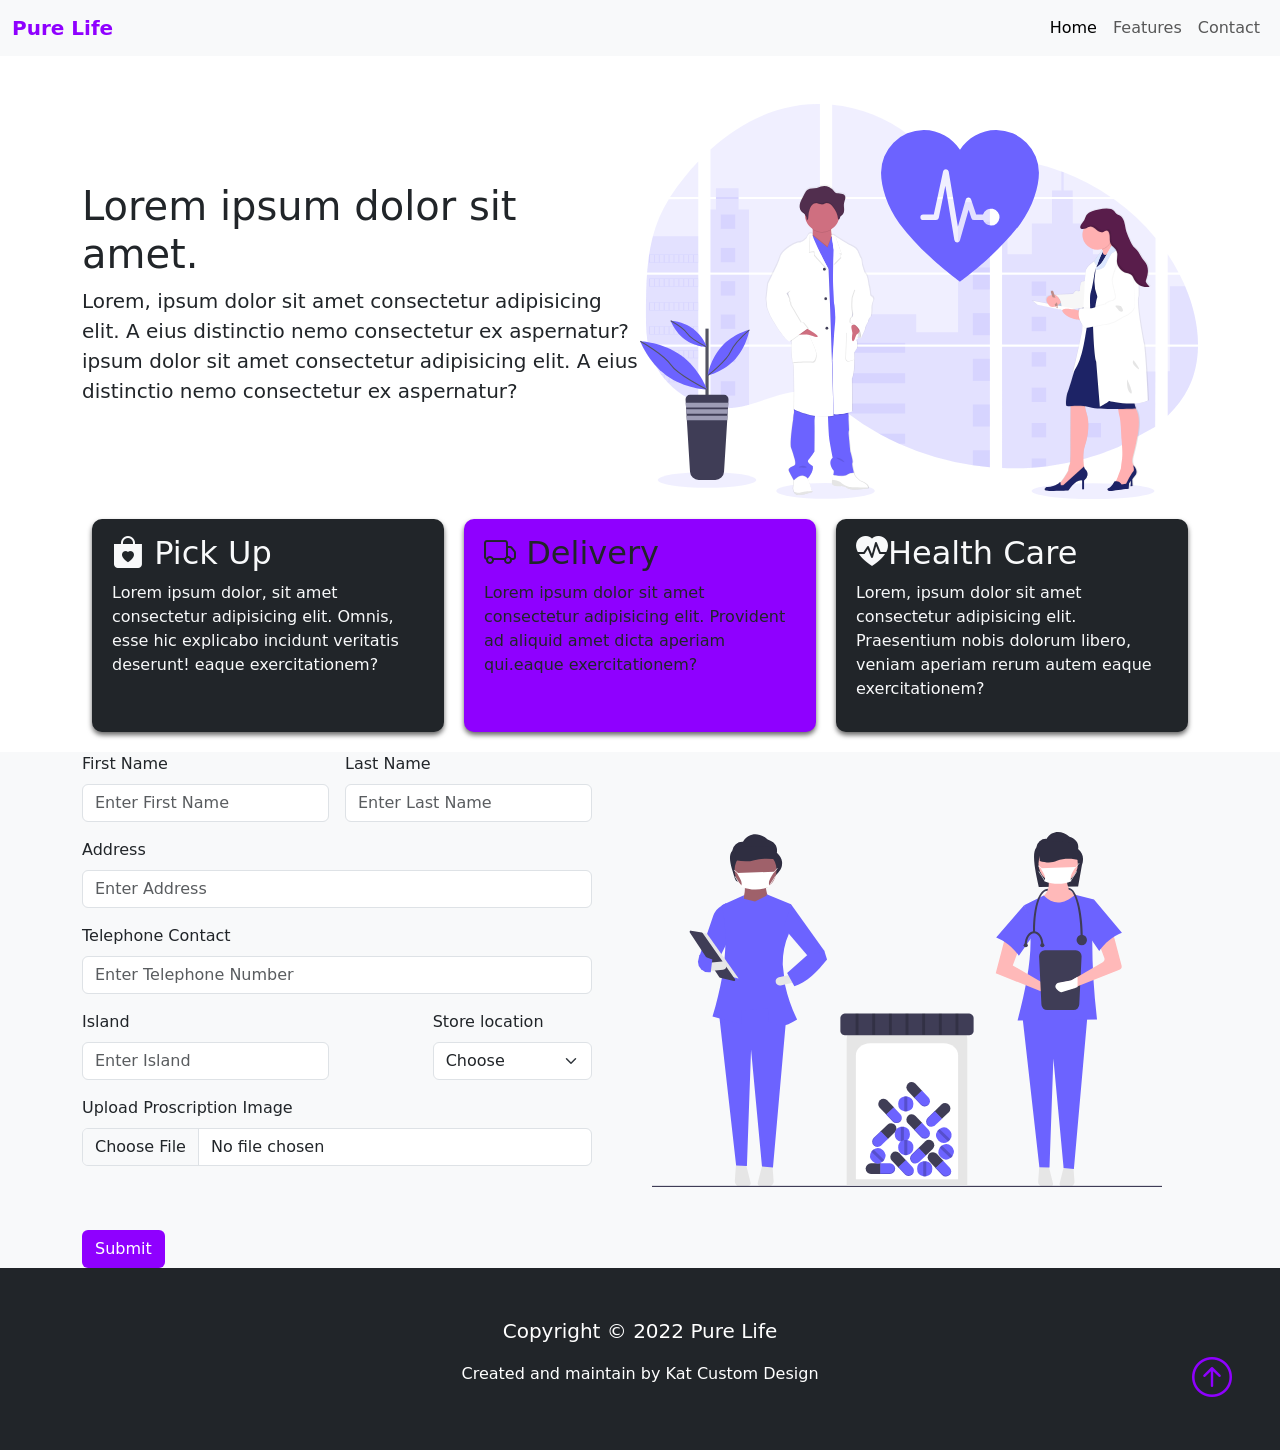
==== index.html @ 7388ce36 "fix file input" ====
<!DOCTYPE html>
<html lang="en">
<head>
    <meta charset="UTF-8">
    <meta http-equiv="X-UA-Compatible" content="IE=edge">
    <meta name="viewport" content="width=device-width, initial-scale=1.0">
    <link href="https://cdn.jsdelivr.net/npm/bootstrap@5.1.3/dist/css/bootstrap.min.css" rel="stylesheet" integrity="sha384-1BmE4kWBq78iYhFldvKuhfTAU6auU8tT94WrHftjDbrCEXSU1oBoqyl2QvZ6jIW3" crossorigin="anonymous">
    <link rel="stylesheet" href="https://cdn.jsdelivr.net/npm/bootstrap-icons@1.8.1/font/bootstrap-icons.css">
    <link rel="stylesheet" type="text/css" href=" css/style.css">
    <title>Pharmacy</title>
</head>
<body>
    <nav class="navbar navbar-expand-lg navbar-light bg-light">
        <div class="container-fluid">
          <a class="navbar-brand fw-bold" style=color:#8F00FF href="#">Pure Life</a>
          <button class="navbar-toggler" type="button" data-bs-toggle="collapse" data-bs-target="#navbarNavDropdown" aria-controls="navbarNavDropdown" aria-expanded="false" aria-label="Toggle navigation">
            <span class="navbar-toggler-icon"></span>
          </button>
          <div class="collapse navbar-collapse" id="navbarNavDropdown">
            <ul class="navbar-nav d-flex ms-auto">
              <li class="nav-item">
                <a class="nav-link active" aria-current="page" href="#">Home</a>
              </li>
              <li class="nav-item">
                <a class="nav-link" href="#features">Features</a>
              </li>
              <li class="nav-item">
                <a class="nav-link" href="#contact">Contact</a>
            </li>
            </ul>
          </div>
        </div>
      </nav>
      <section class="text-darks p-4 p-lg-0 pt-lg-5 text-center text-sm-start">
          <div class="container">
              <div class="d-sm-flex justify-content-between align-items-center">
                  <div>
                      <h1>Lorem ipsum dolor sit amet.</h1>
                      <p class="lead">Lorem, ipsum dolor sit amet consectetur adipisicing elit. 
                          A eius distinctio nemo consectetur ex aspernatur?
                          ipsum dolor sit amet consectetur adipisicing elit. 
                          A eius distinctio nemo consectetur ex aspernatur?
                     </p>
                  </div>
                  <img class='img-fluid w-50 d-none d-sm-block' src="img/showcase.svg" alt=" doctors doing research">
              </div>
          </div>
      </section>
      <section class="boxes" id="features">
      <div class="container">
        <div class="box bg-dark text-light">
          <h2><i class="bi bi-bag-heart-fill"></i> Pick Up </h2>
          <p>
              Lorem ipsum dolor, sit amet consectetur adipisicing elit.
             Omnis, esse hic explicabo incidunt veritatis deserunt!
             eaque exercitationem?
         </p>
         </p>
        </div>
        <div class="box" style="background-color:#8F00FF;">
          <h2><i class="bi bi-truck"></i> Delivery</h2>
          <p>
              Lorem ipsum dolor sit amet consectetur adipisicing elit.
              Provident ad aliquid amet dicta aperiam qui.eaque exercitationem?
            </p>
        </p>
        </div>
        <div class="box bg-dark text-light">
          <h2><i class="bi bi-heart-pulse-fill"></i>Health Care</h2>
          <p>
              Lorem, ipsum dolor sit amet consectetur adipisicing elit. 
              Praesentium nobis dolorum libero, veniam aperiam rerum autem 
              eaque exercitationem?
         </p>
        </div>
      </div>
    </section>
    <section class="bg-light" id="contact">
        <div class="container">
            <div class=" row justify-content-between align-items-center">
                <div class='col-md'>
                    <form name="medication form" action="POST" data-netlify="true" class="row g-3">
                            <div class="col-md-6">
                                <label for="inputfullName" class="form-label">First Name</label>
                                <input type="text`" class="form-control" placeholder='Enter First Name' required>
                            </div>
                            <div class="col-md-6">
                                <label for="inputlastName" class="form-label">Last Name</label>
                                <input type="text" class="form-control" placeholder='Enter Last Name' required>
                            </div>
                            <div class="col-12">
                                <label for="inputAddress" class="form-label">Address</label>
                                <input type="text" class="form-control" placeholder="Enter Address">
                            </div>
                            <div class="col-12">
                                <label for="inputAddress2" class="form-label">Telephone Contact</label>
                                <input type="text" class="form-control" placeholder="Enter Telephone Number">
                            </div>
                            <div class="col-md-6">
                                <label for="inputCity" class="form-label">Island</label>
                                <input type="text" class="form-control" placeholder='Enter Island' required>
                            </div>
                            <div class="col-md-4 ms-auto">
                                <label for="inputState" class="form-label">Store location</label>
                                <select id="inputState" class="form-select">
                                <option selected disabled>Choose</option>
                                <option >Plamdale</option>
                                <option>Solider Road</option>
                                <option>Harbour Bay</option>
                                <option>Carmichael</option>
                                </select>
                            </div>
                            <div class="mb-3">
                                <label for="formFile" class="form-label">Upload Proscription Image</label>
                                <input class="form-control" type="file" id="formFile">
                              </div>
                            <div class="mb-3">
                                <div data-netlify-recaptcha="true"></div>
                            </div>
                            <div class="col-12">
                                <button type="submit" class="btn" style="background-color:#8F00FF; color: white;">Submit</button>
                            </div>
                    </form>
                </div>
                <div class="col-md p-5">
                    <img class='img-fluid' src="img/form.svg" alt=" Pharmacy with pills">
                </div>
            </div>

    </section>
    <footer class="p-5 bg-dark text-white text-center position-relative">
        <div class="container">
            <p class="lead">Copyright &copy; 2022 Pure Life</p>
            <p>Created and maintain by Kat Custom Design</p>
            <a href="#" class="position-absolute bottom-0 end-0 p-5 mt-2">
                <i class="bi bi-arrow-up-circle h1" style="color: #8F00FF;"></i>
            </a>
        </div>
    </footer>

    <script src="https://cdn.jsdelivr.net/npm/bootstrap@5.1.3/dist/js/bootstrap.bundle.min.js" integrity="sha384-ka7Sk0Gln4gmtz2MlQnikT1wXgYsOg+OMhuP+IlRH9sENBO0LRn5q+8nbTov4+1p" crossorigin="anonymous"></script>
</body>
</html>
---- css/style.css ----
.box {
    flex: 1;
    border-radius: 10px;
    margin: 20px 10px;
    box-shadow: 0 3px 5px rgba(0, 0, 0, 0.6);
    padding: 15px 20px;
  }
  
  .boxes .container {
    display: flex;
    justify-content: space-between;
  }
  

  .box i {
    margin-right: 20px
    px;
  }

@media (max-width: 768px) {
    .header .container {
        flex-direction: column;
        padding-top: 20px;
        text-align: center;
      }
    
    .boxes .container {
      display: block;
      text-align: center;
    }
  }
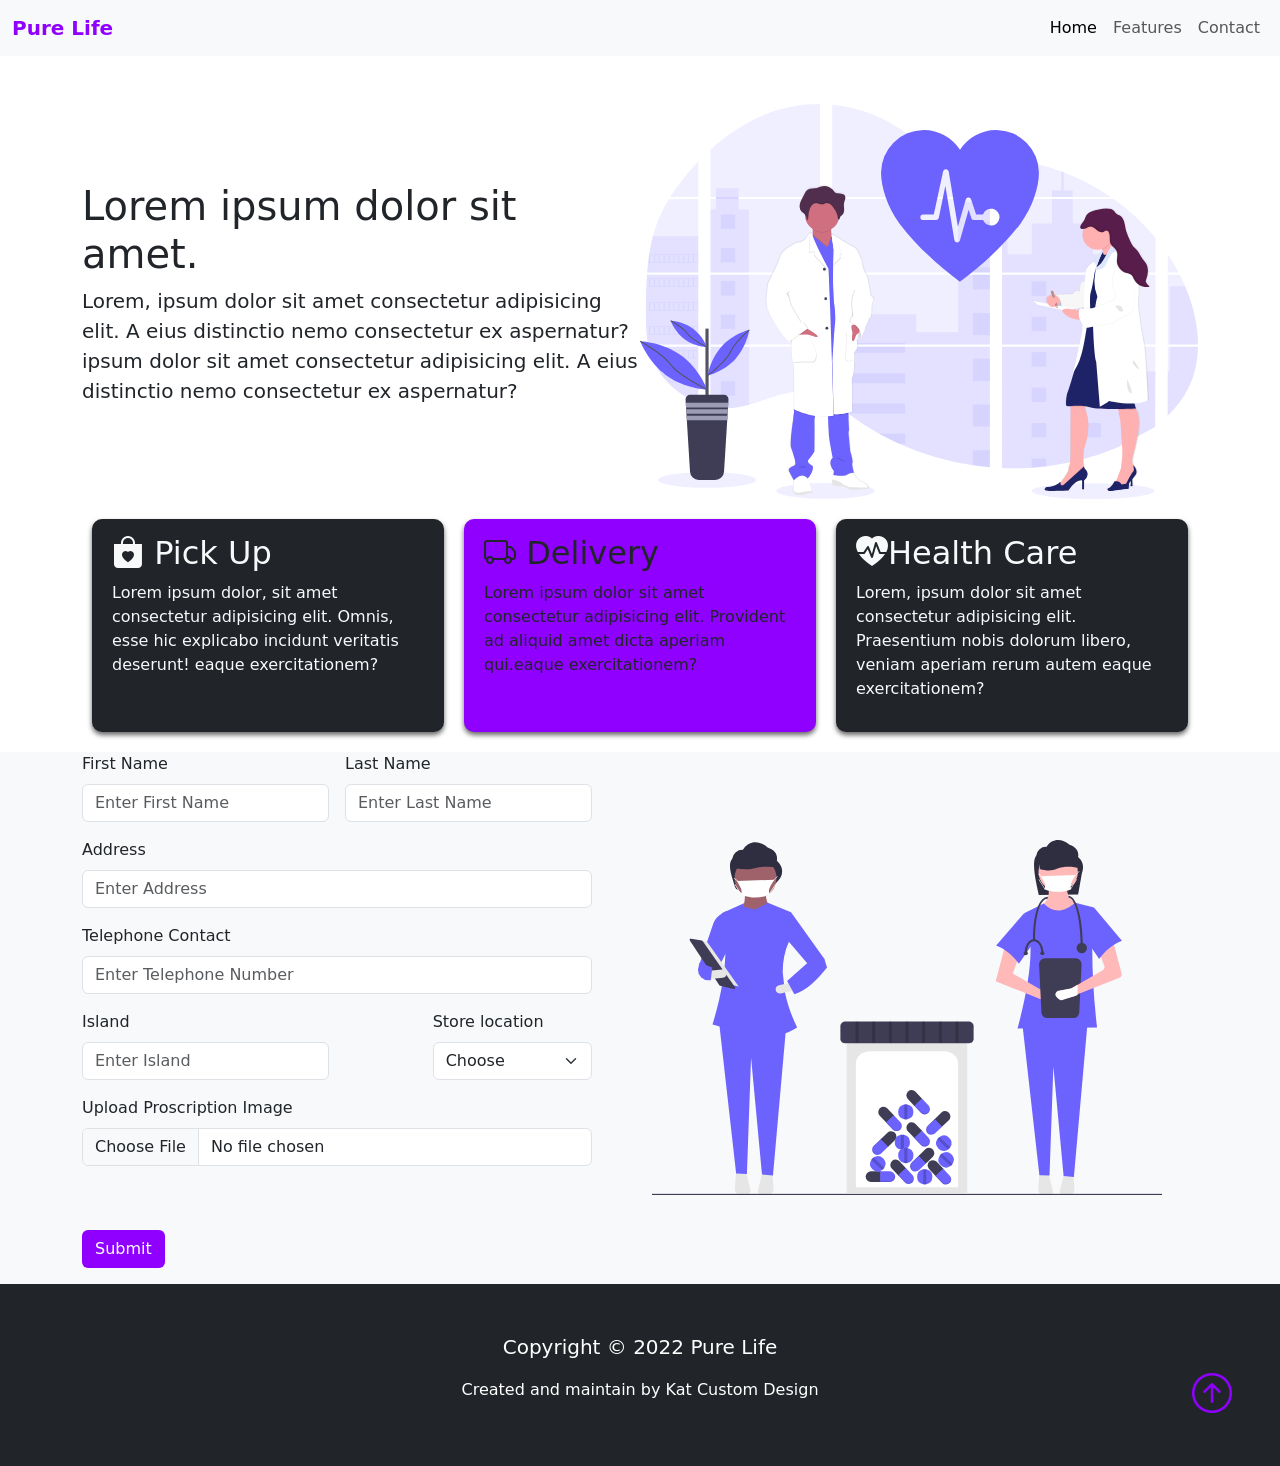
==== commit 02948d31: "fixed button and title" ====
--- a/index.html
+++ b/index.html
@@ -7,7 +7,7 @@
     <link href="https://cdn.jsdelivr.net/npm/bootstrap@5.1.3/dist/css/bootstrap.min.css" rel="stylesheet" integrity="sha384-1BmE4kWBq78iYhFldvKuhfTAU6auU8tT94WrHftjDbrCEXSU1oBoqyl2QvZ6jIW3" crossorigin="anonymous">
     <link rel="stylesheet" href="https://cdn.jsdelivr.net/npm/bootstrap-icons@1.8.1/font/bootstrap-icons.css">
     <link rel="stylesheet" type="text/css" href=" css/style.css">
-    <title>Pharmacy</title>
+    <title> Pure Life </title>
 </head>
 <body>
     <nav class="navbar navbar-expand-lg navbar-light bg-light">
@@ -117,7 +117,7 @@
                             <div class="mb-3">
                                 <div data-netlify-recaptcha="true"></div>
                             </div>
-                            <div class="col-12">
+                            <div class="col-12 mb-3">
                                 <button type="submit" class="btn" style="background-color:#8F00FF; color: white;">Submit</button>
                             </div>
                     </form>
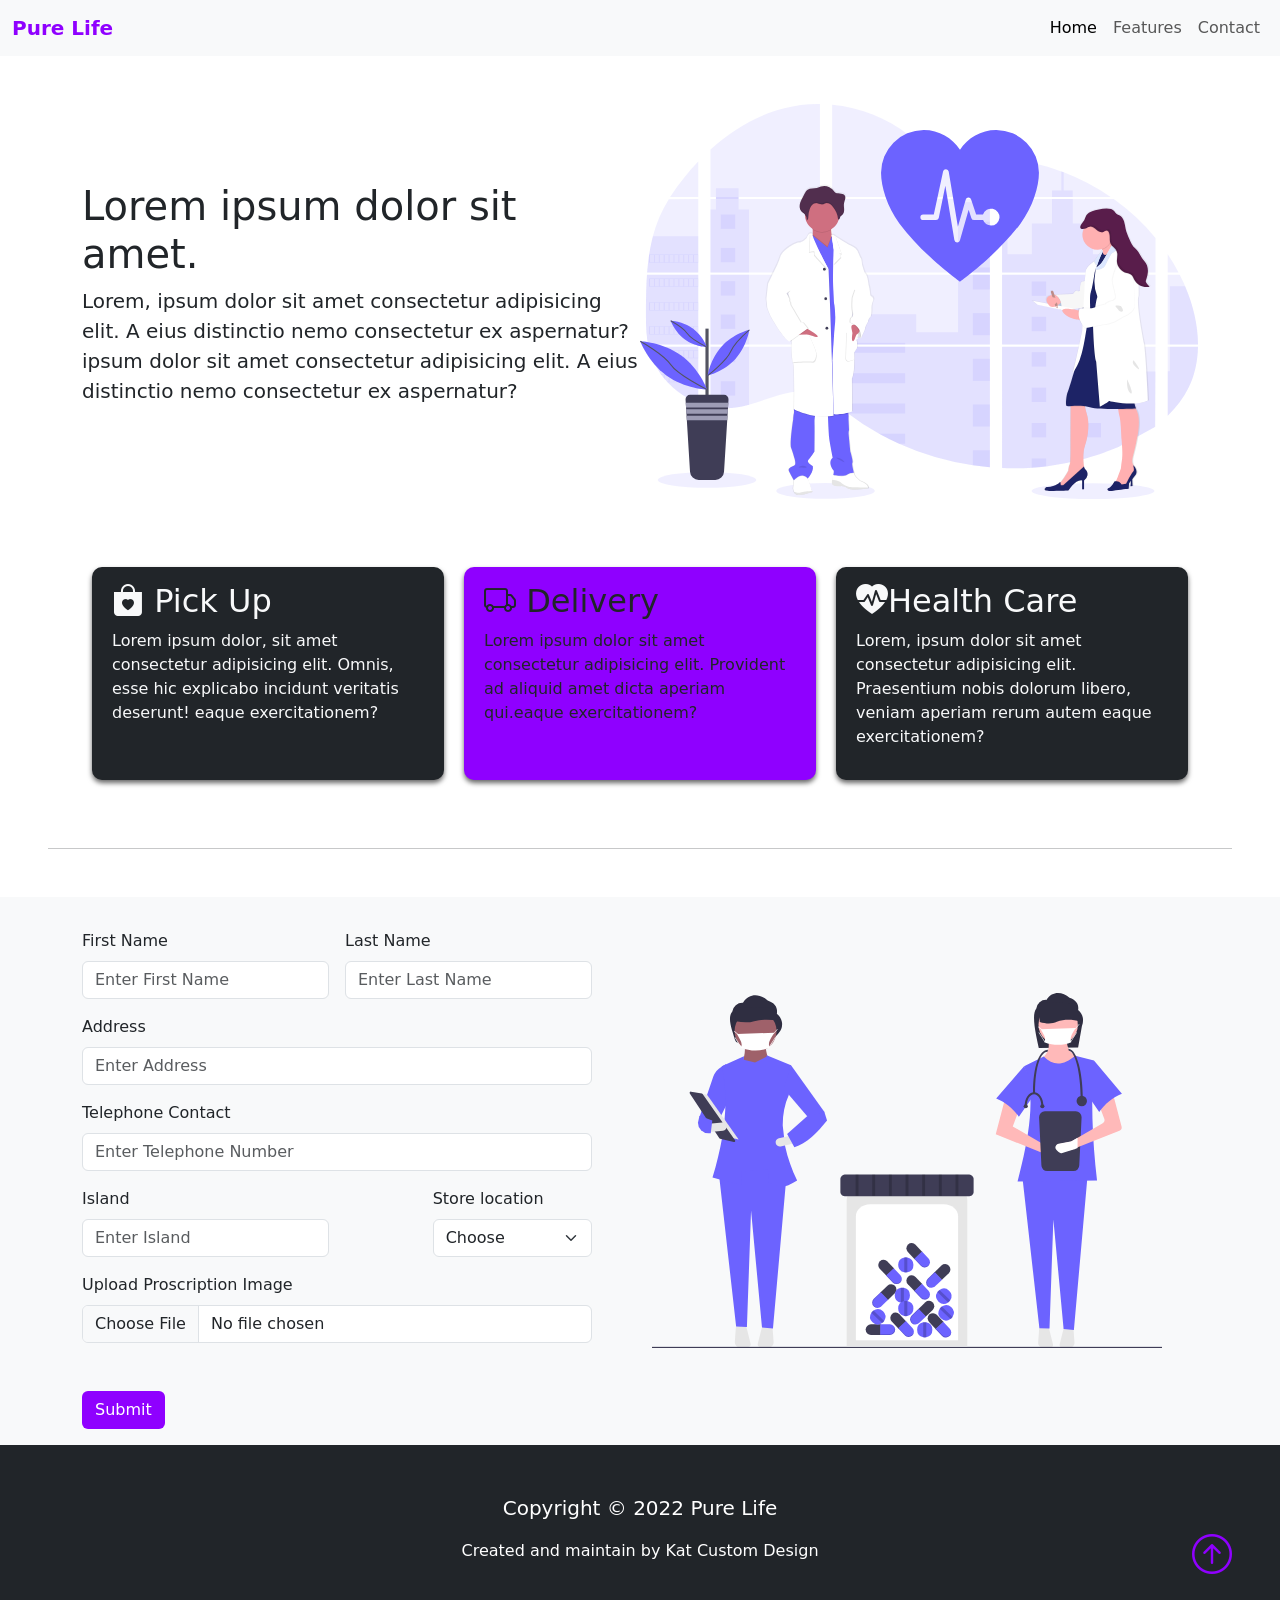
==== commit 5bd7a64b: "fixed layout" ====
--- a/index.html
+++ b/index.html
@@ -31,7 +31,7 @@
           </div>
         </div>
       </nav>
-      <section class="text-darks p-4 p-lg-0 pt-lg-5 text-center text-sm-start">
+      <section class="text-darks p-4 p-lg-0 pt-lg-5 text-center text-sm-start mb-5">
           <div class="container">
               <div class="d-sm-flex justify-content-between align-items-center">
                   <div>
@@ -75,34 +75,35 @@
         </div>
       </div>
     </section>
+    <hr class="m-5">
     <section class="bg-light" id="contact">
         <div class="container">
             <div class=" row justify-content-between align-items-center">
                 <div class='col-md'>
-                    <form name="medication form" action="POST" data-netlify="true" class="row g-3">
+                    <form name="medication form" action="POST" data-netlify="true" class="row g-3 mt-3">
                             <div class="col-md-6">
                                 <label for="inputfullName" class="form-label">First Name</label>
-                                <input type="text`" class="form-control" placeholder='Enter First Name' required>
+                                <input type="text`" class="form-control" placeholder='Enter First Name' name="First-name" required>
                             </div>
                             <div class="col-md-6">
                                 <label for="inputlastName" class="form-label">Last Name</label>
-                                <input type="text" class="form-control" placeholder='Enter Last Name' required>
+                                <input type="text" class="form-control" placeholder='Enter Last Name' name="Last-name" required>
                             </div>
                             <div class="col-12">
                                 <label for="inputAddress" class="form-label">Address</label>
-                                <input type="text" class="form-control" placeholder="Enter Address">
+                                <input type="text" class="form-control" placeholder="Enter Address" name="Address" required>
                             </div>
                             <div class="col-12">
                                 <label for="inputAddress2" class="form-label">Telephone Contact</label>
-                                <input type="text" class="form-control" placeholder="Enter Telephone Number">
+                                <input type="text" class="form-control" placeholder="Enter Telephone Number" name="Contact" required>
                             </div>
                             <div class="col-md-6">
                                 <label for="inputCity" class="form-label">Island</label>
-                                <input type="text" class="form-control" placeholder='Enter Island' required>
+                                <input type="text" class="form-control" placeholder='Enter Island' name="Island" required>
                             </div>
                             <div class="col-md-4 ms-auto">
                                 <label for="inputState" class="form-label">Store location</label>
-                                <select id="inputState" class="form-select">
+                                <select id="inputState" class="form-select" name="Store-location" required>
                                 <option selected disabled>Choose</option>
                                 <option >Plamdale</option>
                                 <option>Solider Road</option>
@@ -112,9 +113,9 @@
                             </div>
                             <div class="mb-3">
                                 <label for="formFile" class="form-label">Upload Proscription Image</label>
-                                <input class="form-control" type="file" id="formFile">
+                                <input class="form-control" type="file" name="Proscription-file" required>
                               </div>
-                            <div class="mb-3">
+                            <div>
                                 <div data-netlify-recaptcha="true"></div>
                             </div>
                             <div class="col-12 mb-3">
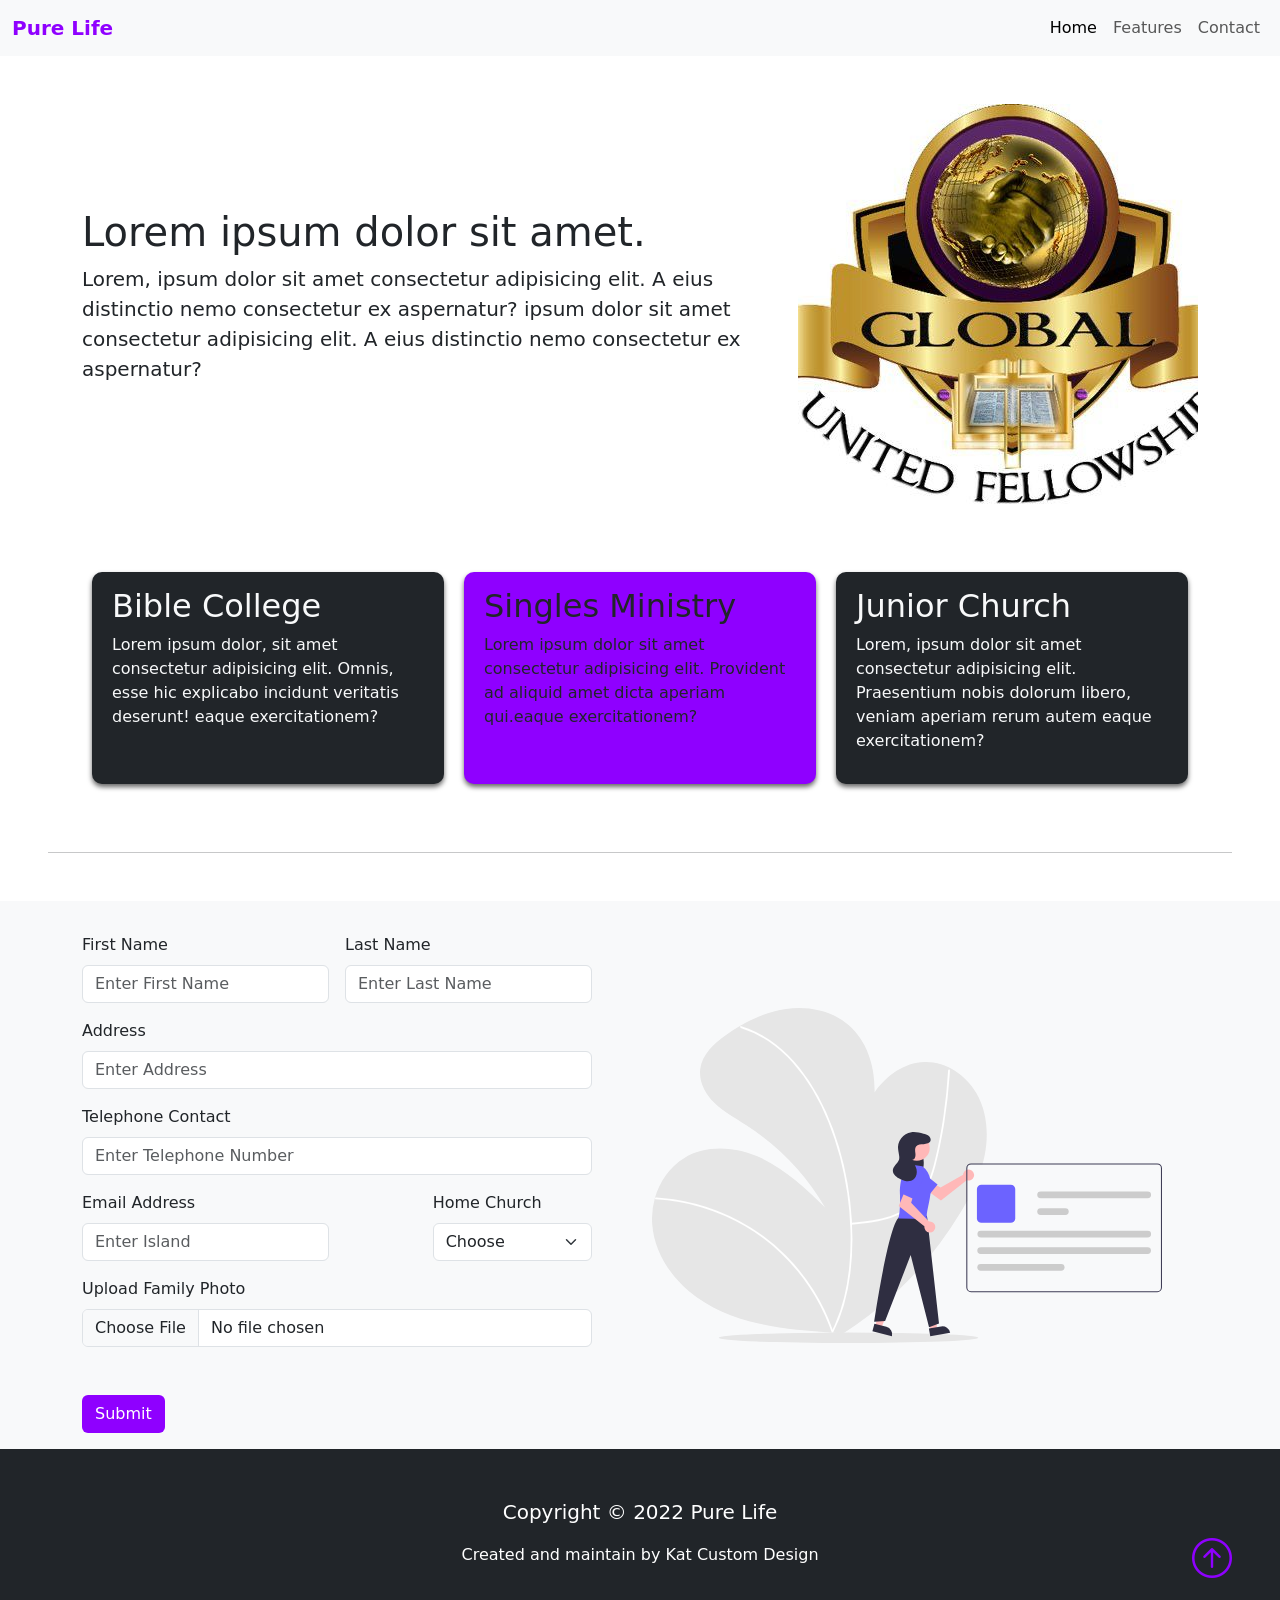
==== commit 79fb1684: "church website demo" ====
--- a/index.html
+++ b/index.html
@@ -42,14 +42,15 @@
                           A eius distinctio nemo consectetur ex aspernatur?
                      </p>
                   </div>
-                  <img class='img-fluid w-50 d-none d-sm-block' src="img/showcase.svg" alt=" doctors doing research">
+                  <img class='img-fluid w-50 d-none d-sm-block' src="img/church-logo.jpeg" alt=" doctors doing research">
               </div>
           </div>
       </section>
       <section class="boxes" id="features">
       <div class="container">
         <div class="box bg-dark text-light">
-          <h2><i class="bi bi-bag-heart-fill"></i> Pick Up </h2>
+          <!-- <h2><i class="bi bi-bag-heart-fill"></i> Bible College </h2> -->
+          <h2> Bible College </h2>
           <p>
               Lorem ipsum dolor, sit amet consectetur adipisicing elit.
              Omnis, esse hic explicabo incidunt veritatis deserunt!
@@ -58,7 +59,8 @@
          </p>
         </div>
         <div class="box" style="background-color:#8F00FF;">
-          <h2><i class="bi bi-truck"></i> Delivery</h2>
+          <!-- <h2><i class="bi bi-truck"></i> Singles Ministry</h2> -->
+          <h2> Singles Ministry</h2>
           <p>
               Lorem ipsum dolor sit amet consectetur adipisicing elit.
               Provident ad aliquid amet dicta aperiam qui.eaque exercitationem?
@@ -66,7 +68,8 @@
         </p>
         </div>
         <div class="box bg-dark text-light">
-          <h2><i class="bi bi-heart-pulse-fill"></i>Health Care</h2>
+          <!-- <h2><i class="bi bi-heart-pulse-fill"></i>Junior Church</h2> -->
+          <h2>Junior Church</h2>
           <p>
               Lorem, ipsum dolor sit amet consectetur adipisicing elit. 
               Praesentium nobis dolorum libero, veniam aperiam rerum autem 
@@ -98,21 +101,21 @@
                                 <input type="text" class="form-control" placeholder="Enter Telephone Number" name="Contact" required>
                             </div>
                             <div class="col-md-6">
-                                <label for="inputCity" class="form-label">Island</label>
-                                <input type="text" class="form-control" placeholder='Enter Island' name="Island" required>
+                                <label for="inputCity" class="form-label">Email Address</label>
+                                <input type="text" class="form-control" placeholder='Enter Island' name="email" required>
                             </div>
                             <div class="col-md-4 ms-auto">
-                                <label for="inputState" class="form-label">Store location</label>
+                                <label for="inputState" class="form-label">Home Church</label>
                                 <select id="inputState" class="form-select" name="Store-location" required>
                                 <option selected disabled>Choose</option>
-                                <option >Plamdale</option>
-                                <option>Solider Road</option>
-                                <option>Harbour Bay</option>
-                                <option>Carmichael</option>
+                                <option >Pure Life  Ministries</option>
+                                <option >Other Church Name Here</option>
+                                <option >Other Church Name Here</option>
+                                <option >Other Church Name Here</option>
                                 </select>
                             </div>
                             <div class="mb-3">
-                                <label for="formFile" class="form-label">Upload Proscription Image</label>
+                                <label for="formFile" class="form-label">Upload Family Photo</label>
                                 <input class="form-control" type="file" name="Proscription-file" required>
                               </div>
                             <div>
@@ -124,7 +127,7 @@
                     </form>
                 </div>
                 <div class="col-md p-5">
-                    <img class='img-fluid' src="img/form.svg" alt=" Pharmacy with pills">
+                    <img class='img-fluid' src="img/notification.svg" alt=" Pharmacy with pills">
                 </div>
             </div>
 
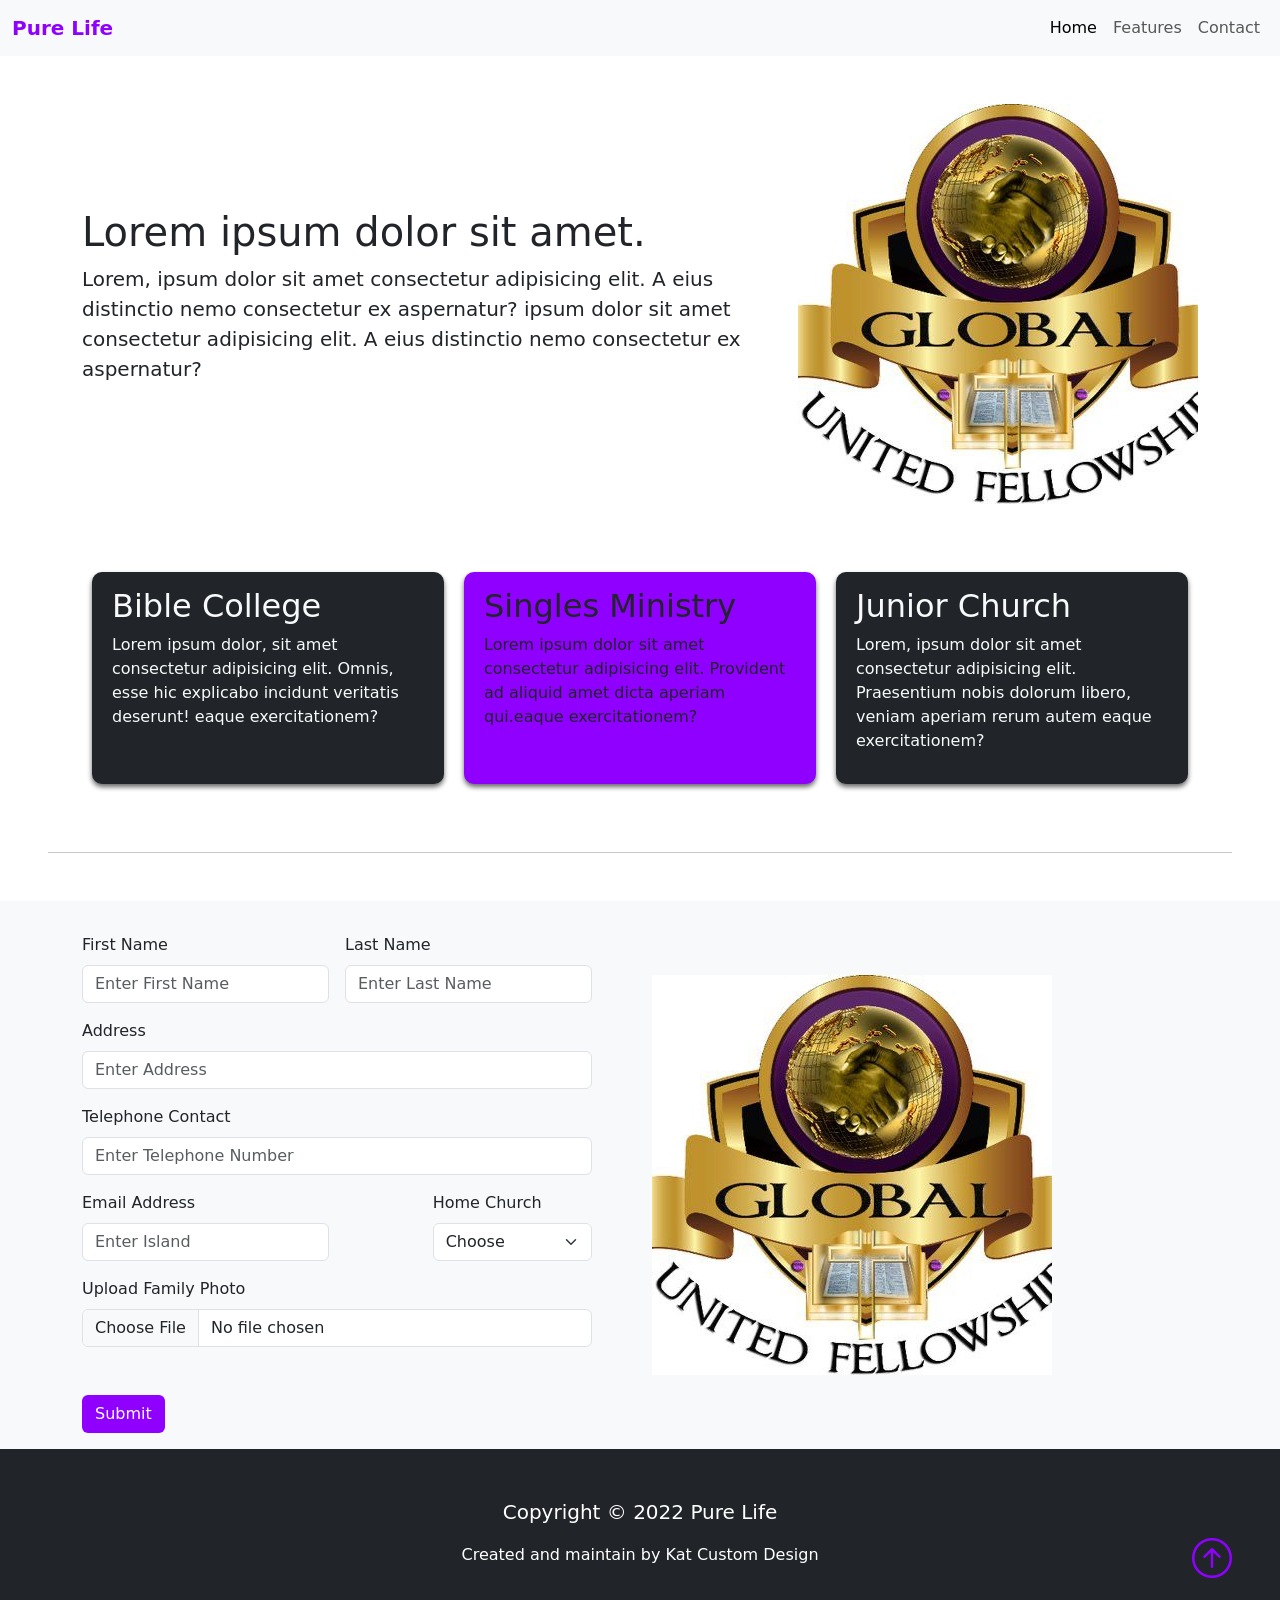
==== commit 0316e703: "added church logo" ====
--- a/index.html
+++ b/index.html
@@ -127,7 +127,7 @@
                     </form>
                 </div>
                 <div class="col-md p-5">
-                    <img class='img-fluid' src="img/notification.svg" alt=" Pharmacy with pills">
+                    <img class='img-fluid' src="img/church-logo.jpeg" alt=" Pharmacy with pills">
                 </div>
             </div>
 
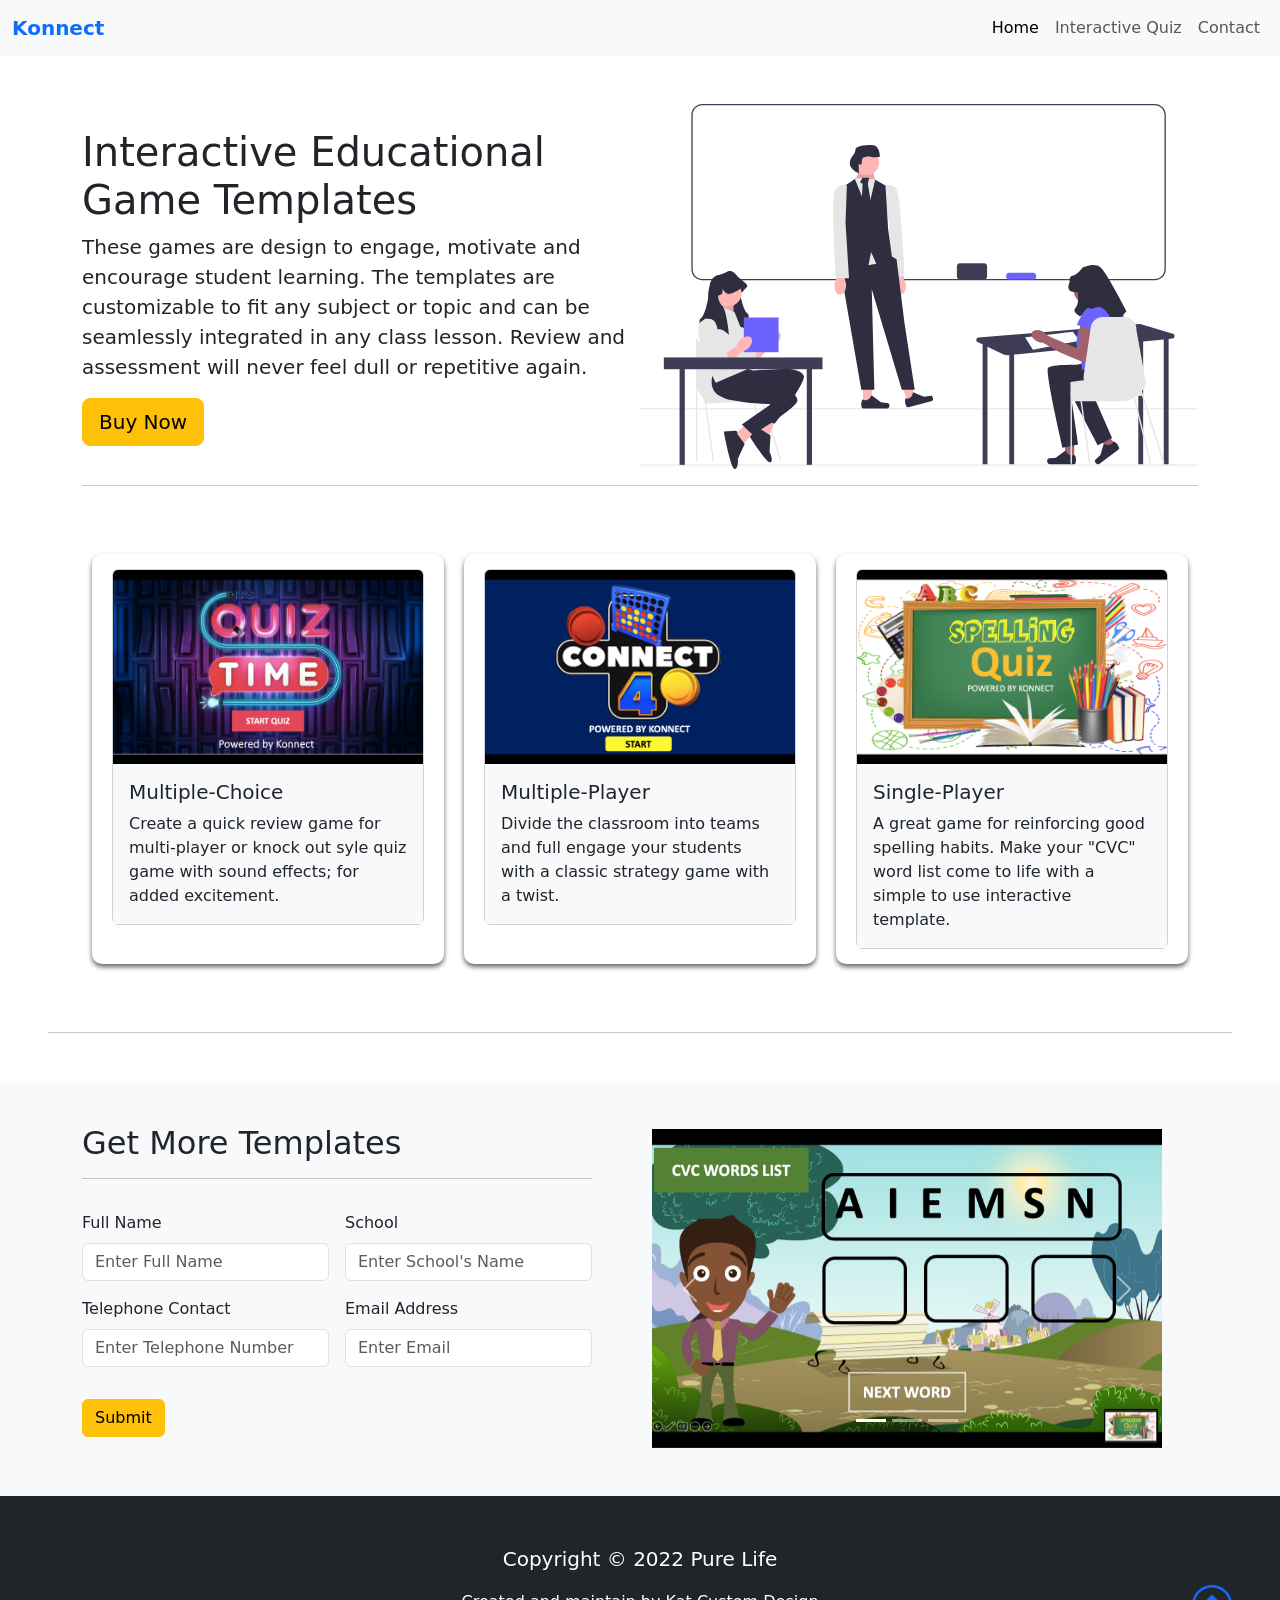
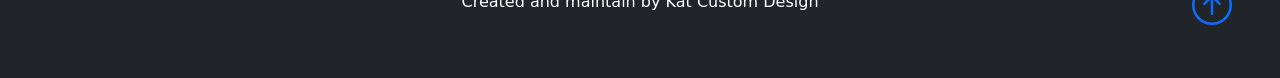
==== commit dce7a722: "konnect landing page" ====
--- a/index.html
+++ b/index.html
@@ -7,22 +7,23 @@
     <link href="https://cdn.jsdelivr.net/npm/bootstrap@5.1.3/dist/css/bootstrap.min.css" rel="stylesheet" integrity="sha384-1BmE4kWBq78iYhFldvKuhfTAU6auU8tT94WrHftjDbrCEXSU1oBoqyl2QvZ6jIW3" crossorigin="anonymous">
     <link rel="stylesheet" href="https://cdn.jsdelivr.net/npm/bootstrap-icons@1.8.1/font/bootstrap-icons.css">
     <link rel="stylesheet" type="text/css" href=" css/style.css">
-    <title> Pure Life </title>
+    <title> Konnect-Quizes </title>
 </head>
 <body>
     <nav class="navbar navbar-expand-lg navbar-light bg-light">
         <div class="container-fluid">
-          <a class="navbar-brand fw-bold" style=color:#8F00FF href="#">Pure Life</a>
+          <a class="navbar-brand fw-bold" href="#"> <span class="text-primary">Konnect</span></a>
           <button class="navbar-toggler" type="button" data-bs-toggle="collapse" data-bs-target="#navbarNavDropdown" aria-controls="navbarNavDropdown" aria-expanded="false" aria-label="Toggle navigation">
             <span class="navbar-toggler-icon"></span>
           </button>
           <div class="collapse navbar-collapse" id="navbarNavDropdown">
             <ul class="navbar-nav d-flex ms-auto">
+                <li class="nav-item">
+                    <a class="nav-link active" href="#home">Home</a>
+                  </li>
+                 
               <li class="nav-item">
-                <a class="nav-link active" aria-current="page" href="#">Home</a>
-              </li>
-              <li class="nav-item">
-                <a class="nav-link" href="#features">Features</a>
+                <a class="nav-link" aria-current="page" href="#features">Interactive Quiz</a>
               </li>
               <li class="nav-item">
                 <a class="nav-link" href="#contact">Contact</a>
@@ -34,48 +35,61 @@
       <section class="text-darks p-4 p-lg-0 pt-lg-5 text-center text-sm-start mb-5">
           <div class="container">
               <div class="d-sm-flex justify-content-between align-items-center">
-                  <div>
-                      <h1>Lorem ipsum dolor sit amet.</h1>
-                      <p class="lead">Lorem, ipsum dolor sit amet consectetur adipisicing elit. 
-                          A eius distinctio nemo consectetur ex aspernatur?
-                          ipsum dolor sit amet consectetur adipisicing elit. 
-                          A eius distinctio nemo consectetur ex aspernatur?
-                     </p>
-                  </div>
-                  <img class='img-fluid w-50 d-none d-sm-block' src="img/church-logo.jpeg" alt=" doctors doing research">
+                <div>
+                      <h1>Interactive Educational Game Templates</h1>
+                      <p class="lead"> These games are design to engage, motivate and encourage student learning.
+                        The templates are customizable to fit any subject or topic and can be seamlessly integrated
+                        in any class lesson. Review and assessment will never feel dull or repetitive again. 
+                    </p>
+                    <button type="button" class="btn btn-warning btn-lg" data-bs-toggle="modal" data-bs-target="#exampleModal">
+                        Buy Now
+                      </button>
+                    </div>
+                  <img class='img-fluid w-50 d-none d-sm-block' src="img/classroom.svg" alt="classroom games">
               </div>
+              <hr> 
           </div>
       </section>
       <section class="boxes" id="features">
-      <div class="container">
-        <div class="box bg-dark text-light">
+        
+      <div class="container">  
+             
+        <div class="box">
+            
           <!-- <h2><i class="bi bi-bag-heart-fill"></i> Bible College </h2> -->
-          <h2> Bible College </h2>
-          <p>
-              Lorem ipsum dolor, sit amet consectetur adipisicing elit.
-             Omnis, esse hic explicabo incidunt veritatis deserunt!
-             eaque exercitationem?
-         </p>
-         </p>
+          <div class="card">
+            <img src="img/quiz.png" class="card-img-top" alt="classroom game for kids">
+            <div class="card-body bg-light text-dark">
+              <h5 class="card-title">Multiple-Choice</h5>
+              <p class="card-text">Create a quick review game for multi-player or knock out syle quiz game
+                with sound effects; for added excitement. </div>
+          </div>
+          
         </div>
-        <div class="box" style="background-color:#8F00FF;">
+        <div class="box">
           <!-- <h2><i class="bi bi-truck"></i> Singles Ministry</h2> -->
-          <h2> Singles Ministry</h2>
-          <p>
-              Lorem ipsum dolor sit amet consectetur adipisicing elit.
-              Provident ad aliquid amet dicta aperiam qui.eaque exercitationem?
-            </p>
-        </p>
-        </div>
-        <div class="box bg-dark text-light">
+          <div class="card">
+            <img src="img/connect4.png" class="card-img-top" alt="classroom game for kids">
+            <div class="card-body bg-light text-dark">
+              <h5 class="card-title">Multiple-Player</h5>
+              <p class="card-text">Divide the classroom into teams and full engage your students
+                with a classic strategy game with a twist. 
+              </p>
+            </div>
+          </div>
+          </div>
+        <div class="box text-light">
           <!-- <h2><i class="bi bi-heart-pulse-fill"></i>Junior Church</h2> -->
-          <h2>Junior Church</h2>
-          <p>
-              Lorem, ipsum dolor sit amet consectetur adipisicing elit. 
-              Praesentium nobis dolorum libero, veniam aperiam rerum autem 
-              eaque exercitationem?
-         </p>
-        </div>
+          <div class="card">
+            <img src="img/spelling.png" class="card-img-top" alt="classroom game for kids">
+            <div class="card-body bg-light text-dark">
+              <h5 class="card-title">Single-Player</h5>
+              <p class="card-text">A great game for reinforcing good spelling habits.
+                Make your "CVC" word list come to life with a simple to use interactive template.
+              </p>
+               </div>
+          </div>
+          </div>
       </div>
     </section>
     <hr class="m-5">
@@ -83,51 +97,60 @@
         <div class="container">
             <div class=" row justify-content-between align-items-center">
                 <div class='col-md'>
-                    <form name="medication form" action="POST" data-netlify="true" class="row g-3 mt-3">
-                            <div class="col-md-6">
-                                <label for="inputfullName" class="form-label">First Name</label>
-                                <input type="text`" class="form-control" placeholder='Enter First Name' name="First-name" required>
-                            </div>
-                            <div class="col-md-6">
-                                <label for="inputlastName" class="form-label">Last Name</label>
-                                <input type="text" class="form-control" placeholder='Enter Last Name' name="Last-name" required>
-                            </div>
-                            <div class="col-12">
-                                <label for="inputAddress" class="form-label">Address</label>
-                                <input type="text" class="form-control" placeholder="Enter Address" name="Address" required>
-                            </div>
-                            <div class="col-12">
+                    <h2> Get More Templates</h2>
+                    <hr>
+                    <form name="template-request" action="POST" data-netlify="true" class="row g-3 mt-3">
+                            <div class="col-md-6">
+                                <label for="inputfullName" class="form-label">Full Name</label>
+                                <input type="text`" class="form-control" placeholder='Enter Full Name' name="Full-name" required>
+                            </div>
+                            <div class="col-md-6">
+                                <label for="inputlastName" class="form-label">School</label>
+                                <input type="text" class="form-control" placeholder="Enter School's Name" name="Last-name" required>
+                            </div>
+                            <div class="col-md-6">
                                 <label for="inputAddress2" class="form-label">Telephone Contact</label>
                                 <input type="text" class="form-control" placeholder="Enter Telephone Number" name="Contact" required>
                             </div>
                             <div class="col-md-6">
                                 <label for="inputCity" class="form-label">Email Address</label>
-                                <input type="text" class="form-control" placeholder='Enter Island' name="email" required>
-                            </div>
-                            <div class="col-md-4 ms-auto">
-                                <label for="inputState" class="form-label">Home Church</label>
-                                <select id="inputState" class="form-select" name="Store-location" required>
-                                <option selected disabled>Choose</option>
-                                <option >Pure Life  Ministries</option>
-                                <option >Other Church Name Here</option>
-                                <option >Other Church Name Here</option>
-                                <option >Other Church Name Here</option>
-                                </select>
-                            </div>
-                            <div class="mb-3">
-                                <label for="formFile" class="form-label">Upload Family Photo</label>
-                                <input class="form-control" type="file" name="Proscription-file" required>
-                              </div>
-                            <div>
+                                <input type="text" class="form-control" placeholder='Enter Email' name="email" required>
+                            </div>
                                 <div data-netlify-recaptcha="true"></div>
-                            </div>
-                            <div class="col-12 mb-3">
-                                <button type="submit" class="btn" style="background-color:#8F00FF; color: white;">Submit</button>
+        
+                            <div class="col-md-6 mb-3">
+                                <button type="submit" class="btn btn-warning">Submit</button>
                             </div>
                     </form>
                 </div>
                 <div class="col-md p-5">
-                    <img class='img-fluid' src="img/church-logo.jpeg" alt=" Pharmacy with pills">
+                    <div id="carouselExampleIndicators" class="carousel slide" data-bs-ride="true">
+                        <div class="carousel-indicators">
+                          <button type="button" data-bs-target="#carouselExampleIndicators" data-bs-slide-to="0" class="active" aria-current="true" aria-label="Slide 1"></button>
+                          <button type="button" data-bs-target="#carouselExampleIndicators" data-bs-slide-to="1" aria-label="Slide 2"></button>
+                          <button type="button" data-bs-target="#carouselExampleIndicators" data-bs-slide-to="2" aria-label="Slide 3"></button>
+                        </div>
+                        <div class="carousel-inner">
+                          <div class="carousel-item active">
+                            <img src="img/spell.png" class="d-block w-100" alt="cvc word game">
+                          </div>
+                          <div class="carousel-item">
+                            <img src="img/board.png" class="d-block w-100" alt="connect four education game board">
+                          </div>
+                          <div class="carousel-item">
+                            <img src="img/con4.png" class="d-block w-100" alt="game question for connect four">
+                          </div>
+                        </div>
+                        <button class="carousel-control-prev" type="button" data-bs-target="#carouselExampleIndicators" data-bs-slide="prev">
+                          <span class="carousel-control-prev-icon" aria-hidden="true"></span>
+                          <span class="visually-hidden">Previous</span>
+                        </button>
+                        <button class="carousel-control-next" type="button" data-bs-target="#carouselExampleIndicators" data-bs-slide="next">
+                          <span class="carousel-control-next-icon" aria-hidden="true"></span>
+                          <span class="visually-hidden">Next</span>
+                        </button>
+                      </div>
+                
                 </div>
             </div>
 
@@ -137,11 +160,61 @@
             <p class="lead">Copyright &copy; 2022 Pure Life</p>
             <p>Created and maintain by Kat Custom Design</p>
             <a href="#" class="position-absolute bottom-0 end-0 p-5 mt-2">
-                <i class="bi bi-arrow-up-circle h1" style="color: #8F00FF;"></i>
+                <i class="text-primary bi bi-arrow-up-circle h1"></i>
             </a>
         </div>
     </footer>
 
+    <div class="modal fade" id="exampleModal" tabindex="-1" aria-labelledby="exampleModalLabel" aria-hidden="true">
+  <div class="modal-dialog">
+    <div class="modal-content">
+      <div class="modal-header">
+        <h1 class="modal-title fs-5" id="exampleModalLabel">Customer Form</h1>
+        <button type="button" class="btn-close" data-bs-dismiss="modal" aria-label="Close"></button>
+      </div>
+      <div class="modal-body">
+        <small>One of our representative will contact you; by ordering online you will
+            be eligible for a 10% discount on your order.
+        </small>
+        <form name="buyer-form" action="POST" data-netlify="true" class="row g-3 mt-3">
+            <div class="col-md-12">
+                <label for="inputfullName" class="form-label">Full Name</label>
+                <input type="text`" class="form-control" placeholder='Enter Full Name' name="Full-name" required>
+            </div>
+            <div class="col-12">
+                <label for="inputAddress2" class="form-label">Telephone Contact</label>
+                <input type="text" class="form-control" placeholder="Enter Telephone Number" name="Contact" required>
+            </div>
+            <div class="col-md-12">
+                <label for="inputCity" class="form-label">Email Address</label>
+                <input type="text" class="form-control" placeholder='Enter Email' name="email" required>
+            </div>
+              <div class="col-md-12">
+                <label for="inputCity" class="form-label">Game Option</label>
+                <select class="form-select" aria-label="Default select example">
+                    <option selected>Open this select menu</option>
+                    <option value="1">Multiple-Choice</option>
+                    <option value="2">Connect Four</option>
+                    <option value="3">CVC Spelling</option>
+                    <option value="4">Bundle</option>
+                  </select>
+                </div>
+                <div data-netlify-recaptcha="true"></div>
+
+            <div class="col-12 mb-3">
+                <div class="modal-footer">
+                    <button type="button" class="btn btn-outline-secondary" data-bs-dismiss="modal">Close</button>
+                    <button type="button" class="btn btn-outline-primary">Submit</button>
+                  </div>
+                
+            </div>
+    </form>
+        
+      </div>
+     </div>
+  </div>
+</div>
+
     <script src="https://cdn.jsdelivr.net/npm/bootstrap@5.1.3/dist/js/bootstrap.bundle.min.js" integrity="sha384-ka7Sk0Gln4gmtz2MlQnikT1wXgYsOg+OMhuP+IlRH9sENBO0LRn5q+8nbTov4+1p" crossorigin="anonymous"></script>
 </body>
 </html>
